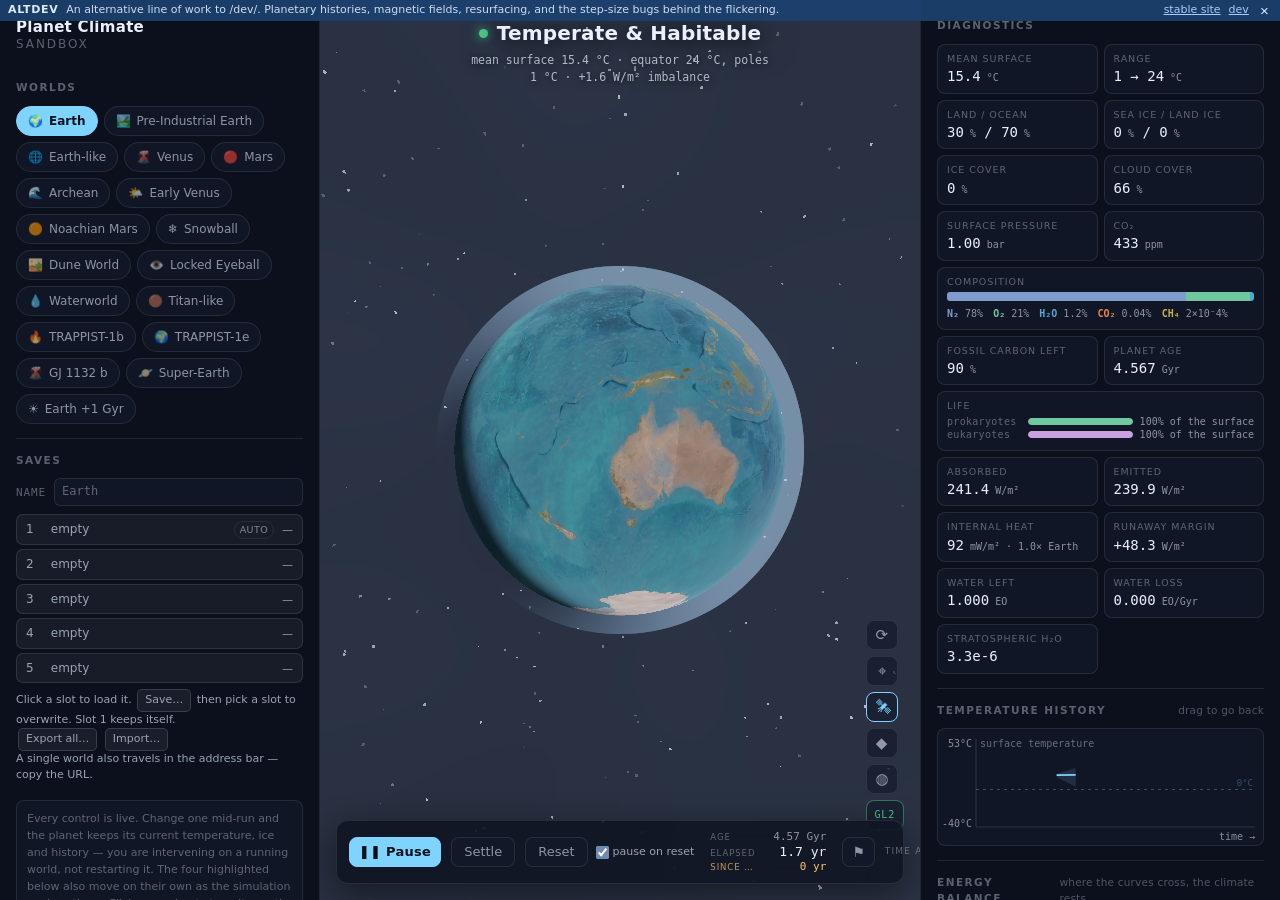
==== altdev/index.html @ 5bffdc78 "Real worlds now have to arrive somewhere, not just start somewhere Venus reached its runaway on time" ====
<!doctype html>
<html lang="en">
<head>
<meta charset="utf-8">
<meta name="viewport" content="width=device-width, initial-scale=1, viewport-fit=cover">
<title>[altdev] Planet Climate Sandbox</title>
<meta name="description" content="Build a terrestrial planet and watch its climate evolve over geological time — snowball, habitable, dune world, moist greenhouse, runaway greenhouse.">
<link rel="icon" href="data:image/svg+xml,<svg xmlns='http://www.w3.org/2000/svg' viewBox='0 0 100 100'><text y='.9em' font-size='90'>🌍</text></svg>">
<link rel="stylesheet" href="css/style.css">
</head>
<body>
<script>window.__assetBase = "../assets/";</script>
<div id="devbar"><span class="devbar-tag">ALTDEV</span><span class="devbar-msg">An alternative line of work to /dev/. Planetary histories, magnetic fields, resurfacing, and the step-size bugs behind the flickering.</span><a class="devbar-link" href="../">stable site</a><a class="devbar-link" href="../dev/">dev</a><button type="button" class="devbar-x" aria-label="Dismiss">&#215;</button></div>
<style>
#devbar{position:fixed;top:0;left:0;right:0;z-index:9999;display:flex;align-items:center;gap:.5rem;
  padding:.15rem .5rem;background:rgba(28,64,110,.94);color:#dceaff;
  font:11px/1.5 system-ui,-apple-system,sans-serif;
  /* A notice must never eat a click meant for the app underneath it. */
  pointer-events:none}
#devbar.gone{display:none}
.devbar-tag{font-weight:700;letter-spacing:.06em;flex:none}
.devbar-msg{flex:1 1 auto;min-width:0;overflow:hidden;text-overflow:ellipsis;white-space:nowrap;opacity:.92}
.devbar-link{color:#a8ccff;flex:none;pointer-events:auto}
.devbar-x{flex:none;pointer-events:auto;cursor:pointer;background:none;border:0;color:#dceaff;
  font-size:15px;line-height:1;padding:0 .2rem}
@media (max-width:900px){.devbar-msg{display:none}}
</style>
<script>
(function(){
  var bar=document.getElementById('devbar');
  try{ if(localStorage.getItem('planetclimate.altdev.devbar.v1')==='1') bar.classList.add('gone'); }catch(e){}
  bar.querySelector('.devbar-x').addEventListener('click',function(){
    bar.classList.add('gone');
    try{ localStorage.setItem('planetclimate.altdev.devbar.v1','1'); }catch(e){}
  });
})();
</script>


<div id="app">

  <!-- ================= LEFT: controls ================= -->
  <aside id="controls" class="panel">
    <header class="panel-head">
      <h1>Planet Climate<span>Sandbox</span></h1>
    </header>

    <div class="scroller">
      <section class="group">
        <h2>Worlds</h2>
        <div id="presets" class="chip-row"></div>
      </section>

      <section class="group">
        <h2>Saves</h2>
        <label class="name-row" for="world-name">
          <span>Name</span>
          <input id="world-name" type="text" maxlength="40" autocomplete="off"
                 spellcheck="false" placeholder="Custom world"
                 title="What to call this world. It goes into the save slots, the export file and the log line when you load it. Loading a preset puts its own name back.">
        </label>
        <div id="slots" class="slot-row"></div>
        <div class="slot-hint">Click a slot to load it. <button type="button" id="btn-slot-save"
          class="supply-btn">Save…</button> then pick a slot to overwrite. Slot 1 keeps itself.<br>
          <button type="button" id="btn-saves-export" class="supply-btn"
            title="Every saved world in one file, to keep somewhere that is not this browser">Export all…</button>
          <button type="button" id="btn-saves-import" class="supply-btn"
            title="Merge a saves file in. Slots the file does not mention are left alone.">Import…</button>
          <input type="file" id="saves-file" accept="application/json,.json" hidden>
          <br>A single world also travels in the address bar — copy the URL.</div>
      </section>

      <p class="panel-note">Every control is live. Change one mid-run and the planet keeps its
      current temperature, ice and history — you are intervening on a running world, not restarting
      it. The four highlighted below also move on their own as the simulation evolves them.
      Click any value to type it exactly.</p>

      <section class="group">
        <h2>Body</h2>
        <div id="sliders-body"></div>
        <div class="derived" id="derived"></div>
      </section>

      <section class="group">
        <h2>Orbit &amp; Star</h2>
        <div id="sliders-star"></div>
      </section>

      <section class="group">
        <h2>Atmosphere</h2>
        <div id="sliders-atmo"></div>
      </section>

      <section class="group">
        <h2>Surface &amp; Interior</h2>
        <div id="sliders-surface"></div>
      </section>
    </div>
  </aside>

  <!-- ================= CENTRE: planet ================= -->
  <main id="stage">
    <canvas id="planet"></canvas>

    <div id="state-banner">
      <div class="state-name"><span class="swatch"></span><span class="txt">—</span></div>
      <div class="state-reason">—</div>
    </div>

    <div id="scenario-banner" hidden>
      <div class="sc-head"><span class="sc-icon"></span><strong class="sc-name"></strong>
        <button class="sc-close" title="Abandon scenario">✕</button></div>
      <p class="sc-brief"></p>
      <div class="sc-status"></div>
    </div>

    <div id="view-controls">
      <button id="btn-spin" class="icon-btn" title="Pause the planet's rotation" aria-pressed="false">⟳</button>
      <button id="btn-view" class="icon-btn" title="Recentre the view">⌖</button>
      <button id="btn-gfx" class="icon-btn" title="Surface graphics" aria-pressed="true">🛰</button>
      <button id="btn-quality" class="icon-btn" title="Detail: high" aria-pressed="false">◆</button>
      <button id="btn-atmo" class="icon-btn" title="Atmosphere: stylised" aria-pressed="false">◍</button>
      <button id="btn-renderer" class="icon-btn renderer-btn" title="Renderer">GPU</button>
    </div>

    <div id="toast"></div>

    <!-- ================= BOTTOM: clock ================= -->
    <div id="timebar">
      <button id="btn-play" class="icon-btn play-btn" title="Pause the simulation (space)">❚❚  Pause</button>
      <button id="btn-settle" class="icon-btn wide" title="Run until the climate stops changing">Settle</button>
      <button id="btn-reset" class="icon-btn wide" title="Restart this world at t = 0">Reset</button>
      <label id="reset-paused-wrap" class="reset-paused"
             title="Start paused after a reset, so you can set the world up before it runs">
        <input type="checkbox" id="chk-reset-paused" checked> pause on reset
      </label>

      <div class="clock">
        <div class="t-row"><span class="t-label">age</span><span id="worldage">4.57 Gyr</span></div>
        <div class="t-row"><span class="t-label">elapsed</span><span id="simtime">0 yr</span></div>
        <div class="t-row" id="since-row" hidden>
          <span class="t-label" id="since-label">since mark</span><span id="sincetime">0 yr</span>
        </div>
      </div>
      <button id="btn-mark" class="icon-btn mark-btn"
              title="Mark this moment. The clock then also counts from the mark, so you can time an event you are watching.">⚑</button>

      <div class="rate">
        <label for="rate">time acceleration</label>
        <input id="rate" type="range" min="0" max="8.69897" step="0.01" value="0">
        <span class="rate-entry">
          <input id="rate-out" class="rate-val" type="text" inputmode="decimal"
                 spellcheck="false" value="1.0"
                 aria-label="Time acceleration, type to set exactly"
                 title="Type a number — the unit is the menu beside it. A whole rate works too: 500 yr, 2 Myr, 1.5 Gyr.">
          <select id="rate-unit" class="rate-unit" aria-label="Time acceleration unit">
            <option value="1">yr / s</option>
            <option value="1000">kyr / s</option>
            <option value="1000000">Myr / s</option>
            <option value="1000000000">Gyr / s</option>
          </select>
        </span>
        <div class="rate-stops" id="rate-stops">
          <select id="rate-menu" aria-label="Jump to a time acceleration"></select>
          <button type="button" id="btn-slow" class="stop slow-toggle"
                  title="Ease off automatically when the climate tips">ease</button>
          <button type="button" id="btn-fast" class="stop fast-toggle">fast</button>
        </div>
      </div>
    </div>
  </main>

  <!-- ================= RIGHT: readout ================= -->
  <aside id="readout" class="panel">
    <div class="scroller">
      <section class="group">
        <h2>Diagnostics</h2>
        <div id="stats" class="stats"></div>
      </section>

      <section class="group" id="marks-group" hidden>
        <h2>Milestones <small>time between the things you marked</small></h2>
        <div id="marks-list" class="marks"></div>
      </section>

      <section class="group">
        <h2>Temperature history <small>drag to go back</small></h2>
        <canvas class="chart scrub" id="chart-history"
          title="Drag along this chart to put the world back into its own past. Change something from there and it takes a different route — the path you left is dropped unless you saved it."></canvas>
      </section>

      <section class="group">
        <h2>Energy balance <small>where the curves cross, the climate rests</small></h2>
        <canvas class="chart" id="chart-phase"></canvas>
      </section>

      <section class="group">
        <h2>Zonal profile <small>hover for one latitude</small></h2>
        <div class="chart-wrap">
          <canvas class="chart probe" id="chart-profile"
            title="Each point is one of the eighteen equal-area bands the model actually solves. Hover or drag along it to read that band."></canvas>
          <div class="chart-tip" id="profile-tip" hidden></div>
        </div>
      </section>

      <section class="group">
        <h2>Water inventory</h2>
        <canvas class="chart" id="chart-water"></canvas>
      </section>

      <section class="group">
        <h2>Scenarios</h2>
        <div id="scenarios" class="chip-col"></div>
      </section>

      <section class="group">
        <h2>Discovered climates <small><span id="found-count">0</span>/<span id="total-count">17</span></small></h2>
        <div id="statelog" class="state-grid"></div>
        <div id="state-detail" class="state-detail">Reach a climate state to unlock its entry.</div>
      </section>

      <section class="group about">
        <h2>About the model</h2>
        <p>A zonal energy-balance model over 18 equal-area bands. Longwave radiation uses a semi-grey
        two-stream fit anchored to modern Earth (240 W/m²), Venus (161 W/m²) and the
        <em>Simpson–Nakajima runaway limit</em> of 283 W/m² — which the fit reproduces rather than
        imposes, so the runaway greenhouse emerges from the physics.</p>
        <p>Slow processes run on the same accelerated clock: the carbonate–silicate thermostat
        (~1 Myr), snowball CO₂ build-up (5–50 Myr), and hydrogen escape (10⁸–10⁹ yr to lose an ocean).
        Physics advances on simulated time only — the trajectory is identical at any frame rate.</p>
        <p><a href="https://github.com/m1omg/planet-climate-sandbox" id="repo-link" target="_blank" rel="noopener">Source &amp; references</a></p>
      </section>
    </div>
  </aside>
</div>

<button id="panel-left" class="panel-tab" title="Planet controls" aria-pressed="false" aria-label="Show the planet controls">
      <span aria-hidden="true">☰</span><span class="tab-label">Controls</span>
    </button>
    <button id="panel-right" class="panel-tab" title="Readout and scenarios" aria-pressed="false" aria-label="Show the readout and scenarios">
      <span class="tab-label">Readout</span><span aria-hidden="true">☰</span>
    </button>
    <div id="panel-scrim" hidden></div>

<script type="module" src="src/main.js"></script>
</body>
</html>
---- altdev/css/style.css ----
:root{
  --bg:#070a12;
  --panel:rgba(14,19,32,0.82);
  --panel-2:rgba(20,27,44,0.7);
  --line:rgba(255,255,255,0.09);
  --line-2:rgba(255,255,255,0.16);
  --fg:#e9f0ff;
  --fg-dim:rgba(233,240,255,0.58);
  --fg-faint:rgba(233,240,255,0.36);
  --accent:#7fd4ff;
  --accent-2:#ffc46b;
  --good:#4ec98a;
  --bad:#ff6b57;
  --radius:12px;
  --mono:ui-monospace,"SF Mono",Menlo,Consolas,monospace;
}

*{box-sizing:border-box}
html,body{height:100%;margin:0}
body{
  background:var(--bg);
  color:var(--fg);
  font:14px/1.5 system-ui,-apple-system,"Segoe UI",Roboto,sans-serif;
  overflow:hidden;
  -webkit-font-smoothing:antialiased;
}

#app{
  display:grid;
  grid-template-columns:320px minmax(0,1fr) 360px;
  height:100dvh;
}

/* ---------------- panels ---------------- */
.panel{
  background:var(--panel);
  backdrop-filter:blur(18px);
  -webkit-backdrop-filter:blur(18px);
  display:flex;flex-direction:column;min-height:0;
  border-right:1px solid var(--line);
  position:relative;z-index:3;
}
#readout{border-right:none;border-left:1px solid var(--line)}
.scroller{overflow-y:auto;overflow-x:hidden;padding:4px 16px 28px;flex:1;scrollbar-width:thin;scrollbar-color:var(--line-2) transparent}
.scroller::-webkit-scrollbar{width:9px}
.scroller::-webkit-scrollbar-thumb{background:var(--line-2);border-radius:5px;border:3px solid transparent;background-clip:content-box}

.panel-head{padding:18px 16px 10px}
.panel-head h1{
  margin:0;font-size:15px;font-weight:650;letter-spacing:.02em;line-height:1.25;
}
.panel-head h1 span{display:block;font-weight:400;color:var(--fg-faint);font-size:12px;letter-spacing:.16em;text-transform:uppercase}

.group{padding:14px 0;border-top:1px solid var(--line)}
.group:first-child{border-top:none}
.group>h2{
  margin:0 0 10px;font-size:10.5px;font-weight:650;letter-spacing:.14em;
  text-transform:uppercase;color:var(--fg-faint);
  display:flex;justify-content:space-between;align-items:baseline;gap:8px;
}
.group>h2 small{font-weight:400;letter-spacing:.02em;text-transform:none;font-size:10.5px;opacity:.85}

/* ---------------- sliders ---------------- */
.ctl{margin-bottom:13px}
.ctl-top{display:flex;justify-content:space-between;align-items:baseline;gap:8px;margin-bottom:4px}
.ctl-top label{font-size:12px;color:var(--fg-dim)}
.ctl-top input.val{font:11.5px/1 var(--mono);color:var(--fg);background:var(--panel-2);
  padding:4px 6px;border-radius:5px;border:1px solid var(--line);white-space:nowrap;
  width:92px;text-align:right;transition:border-color .15s,background .15s}
.ctl-top input.val:hover{border-color:var(--line-2)}
.ctl-top input.val:focus{outline:none;border-color:var(--accent);background:rgba(127,212,255,.10);
  color:var(--fg);text-align:left}
.ctl-top input.val.bad{border-color:var(--bad);color:var(--bad)}
.ctl-note{font-size:10.5px;color:var(--fg-faint);margin-top:3px}

input[type=range]{
  -webkit-appearance:none;appearance:none;width:100%;height:18px;background:transparent;cursor:grab;display:block;
}
input[type=range]:active{cursor:grabbing}
input[type=range]::-webkit-slider-runnable-track{height:3px;border-radius:2px;
  background:linear-gradient(90deg,var(--accent) var(--fill,50%),rgba(255,255,255,0.12) var(--fill,50%))}
input[type=range]::-moz-range-track{height:3px;border-radius:2px;background:rgba(255,255,255,0.12)}
input[type=range]::-moz-range-progress{height:3px;border-radius:2px;background:var(--accent)}
input[type=range]::-webkit-slider-thumb{
  -webkit-appearance:none;width:13px;height:13px;border-radius:50%;background:#fff;
  margin-top:-5px;border:none;box-shadow:0 0 0 1px rgba(0,0,0,.5),0 2px 6px rgba(0,0,0,.5);
  transition:transform .12s ease}
input[type=range]:hover::-webkit-slider-thumb{transform:scale(1.18)}
input[type=range]::-moz-range-thumb{width:13px;height:13px;border-radius:50%;background:#fff;border:none}

.toggle{display:flex;align-items:center;justify-content:space-between;gap:10px;margin-bottom:12px}
.toggle label{font-size:12px;color:var(--fg-dim)}
.switch{position:relative;width:38px;height:21px;border-radius:11px;background:rgba(255,255,255,0.12);
  border:1px solid var(--line);cursor:pointer;transition:background .18s;flex:none}
.switch::after{content:'';position:absolute;top:2px;left:2px;width:15px;height:15px;border-radius:50%;
  background:#fff;transition:transform .18s cubic-bezier(.3,1.4,.5,1)}
.switch[aria-pressed=true]{background:var(--accent)}
.switch[aria-pressed=true]::after{transform:translateX(17px)}

.panel-note{font-size:11px;line-height:1.55;color:var(--fg-faint);margin:2px 0 0;
  padding:9px 10px;background:var(--panel-2);border:1px solid var(--line);border-radius:8px}

/* controls the simulation drives by itself */
.ctl.live .ctl-top label::after{content:'';display:inline-block;width:5px;height:5px;border-radius:50%;
  background:var(--accent);margin-left:6px;vertical-align:middle;opacity:.75}
.ctl.live input.val{color:var(--accent)}

.derived{
  display:grid;grid-template-columns:1fr 1fr;gap:5px 10px;margin-top:10px;
  padding:9px 10px;background:var(--panel-2);border:1px solid var(--line);border-radius:8px;
  font:11px/1.35 var(--mono);color:var(--fg-dim);
}
.derived b{color:var(--fg);font-weight:500}

/* ---------------- chips ---------------- */
.chip-row{display:flex;flex-wrap:wrap;gap:6px}
.chip-col{display:flex;flex-direction:column;gap:6px}
.chip{
  font:inherit;font-size:12px;color:var(--fg-dim);background:var(--panel-2);
  border:1px solid var(--line);border-radius:999px;padding:5px 11px;cursor:pointer;
  transition:.15s;display:inline-flex;align-items:center;gap:6px;
}
.chip:hover{color:var(--fg);border-color:var(--line-2);background:rgba(255,255,255,.07)}
.chip.active{color:#071018;background:var(--accent);border-color:var(--accent);font-weight:600}
.chip-col .chip{border-radius:9px;text-align:left;justify-content:flex-start;padding:9px 11px;line-height:1.35}
.chip-col .chip b{display:block;color:var(--fg);font-weight:600;font-size:12.5px}
.chip-col .chip.active b{color:#071018}
.chip-col .chip span{font-size:11px;opacity:.75}

/* Real-interior pairs under the internal-heat slider. Smaller than the world
   chips: these live inside a control rather than above the panel. */
.chip-row.body-heat{margin-top:8px;gap:4px}
.chip-row.body-heat .chip{font-size:11px;padding:3px 8px;border-radius:7px}

/* ---------------- stage ---------------- */
#stage{position:relative;min-width:0;overflow:hidden;background:#05070d}
#planet{position:absolute;inset:0;width:100%;height:100%;display:block;
  cursor:grab;touch-action:none;user-select:none;-webkit-user-select:none}
#planet.dragging{cursor:grabbing}
/* software rendering: the planet is drawn small and scaled up, so let the
   browser smooth it rather than showing the pixels */
body.software-render #planet{image-rendering:auto}

#view-controls{position:absolute;right:16px;bottom:70px;z-index:4;display:flex;flex-direction:column;gap:6px}
#view-controls .icon-btn{width:32px;font-size:15px;line-height:1}
#view-controls .icon-btn[aria-pressed=true]{color:var(--accent);border-color:var(--accent)}
#view-controls .icon-btn:disabled{opacity:.4}
#view-controls #btn-quality[aria-pressed=true]{color:var(--accent-2);border-color:var(--accent-2)}
/* Which renderer is running, and the switch between them. Reads as a label
   because that is mostly what it is: the state matters more than the action. */
#view-controls .renderer-btn{width:auto;padding:0 8px;font:10px/1 var(--mono);letter-spacing:.08em}
#view-controls .renderer-btn[data-kind=software]{color:var(--accent-2);border-color:var(--accent-2)}
#view-controls .renderer-btn[data-kind=gpu]{color:var(--good);border-color:rgba(78,201,138,.5)}

#state-banner{
  position:absolute;top:18px;left:50%;transform:translateX(-50%);
  text-align:center;pointer-events:none;z-index:2;max-width:min(560px,86%);
}
.state-name{display:flex;align-items:center;justify-content:center;gap:9px;
  font-size:20px;font-weight:600;letter-spacing:.01em;
  text-shadow:0 2px 18px rgba(0,0,0,.85),0 0 40px rgba(0,0,0,.6)}
.state-name .swatch{width:9px;height:9px;border-radius:50%;background:#fff;box-shadow:0 0 12px currentColor}
.state-reason{margin-top:4px;font:11.5px/1.45 var(--mono);color:rgba(233,240,255,.72);
  text-shadow:0 1px 10px rgba(0,0,0,.9)}

#scenario-banner{
  position:absolute;top:16px;left:16px;width:290px;z-index:4;
  background:var(--panel);backdrop-filter:blur(18px);border:1px solid var(--line-2);
  border-radius:var(--radius);padding:12px 13px;box-shadow:0 12px 40px rgba(0,0,0,.5);
}
.sc-head{display:flex;align-items:center;gap:8px;font-size:13.5px}
.sc-head .sc-icon{font-size:16px}
.sc-close{margin-left:auto;background:none;border:none;color:var(--fg-faint);cursor:pointer;font-size:13px;padding:2px 4px;border-radius:4px}
.sc-close:hover{color:var(--fg);background:rgba(255,255,255,.08)}
.sc-brief{margin:7px 0 0;font-size:11.5px;line-height:1.5;color:var(--fg-dim)}
.sc-status{margin-top:9px;font:11px/1.4 var(--mono);color:var(--accent-2)}
.sc-status.win{color:var(--good)}
.sc-status.lose{color:var(--bad)}

#toast{
  position:absolute;left:50%;bottom:96px;transform:translate(-50%,14px);
  background:var(--panel);border:1px solid var(--line-2);border-radius:10px;
  padding:9px 15px;font-size:12.5px;opacity:0;pointer-events:none;transition:.35s;
  box-shadow:0 10px 32px rgba(0,0,0,.55);z-index:5;max-width:78%;text-align:center;
}
#toast.show{opacity:1;transform:translate(-50%,0)}

/* ---------------- time bar ---------------- */
#timebar{
  position:absolute;left:16px;right:16px;bottom:16px;z-index:4;
  display:flex;align-items:center;gap:10px;
  background:var(--panel);backdrop-filter:blur(18px);
  border:1px solid var(--line);border-radius:var(--radius);padding:9px 12px;
  box-shadow:0 10px 34px rgba(0,0,0,.45);
}
.icon-btn{
  font:inherit;font-size:13px;color:var(--fg-dim);background:var(--panel-2);
  border:1px solid var(--line);border-radius:8px;height:30px;min-width:32px;padding:0 9px;
  cursor:pointer;transition:.15s;flex:none;
}
.icon-btn:hover{color:var(--fg);border-color:var(--line-2);background:rgba(255,255,255,.08)}
.icon-btn.wide{padding:0 12px}
.icon-btn:disabled{opacity:.45;cursor:default}

/* The play/pause control is the one button people hunt for, so give it a real
   label, a fixed width so it does not jump when the label changes, and a colour
   that says at a glance which state the simulation is in. */
.play-btn{
  min-width:92px;font-weight:600;letter-spacing:.02em;
  color:#071018;background:var(--accent);border-color:var(--accent);
}
.play-btn:hover{color:#071018;background:#9adeff;border-color:#9adeff}
.play-btn.paused{color:#071018;background:var(--good);border-color:var(--good)}
.play-btn.paused:hover{background:#6fdca2;border-color:#6fdca2}
.icon-btn.busy{color:var(--accent-2);border-color:var(--accent-2)}
/* Three clocks, because "how long has this been running" is three different
   questions. `age` is how old the object is including everything before the
   simulation started -- a preset that begins in the Archean is already 1.15 Gyr
   old at t=0 and saying "elapsed 2 Gyr" hides that. `elapsed` is the run.
   `since` is time from the last milestone the player dropped, and it appears
   only once there is one. */
.clock{display:flex;flex-direction:column;line-height:1.1;padding:0 6px;flex:none;min-width:128px}
.clock .t-row{display:flex;align-items:baseline;justify-content:space-between;gap:8px}
.clock .t-label{font-size:8.5px;letter-spacing:.11em;text-transform:uppercase;color:var(--fg-faint);
  white-space:nowrap;overflow:hidden;text-overflow:ellipsis;max-width:9ch}
#simtime{font:13px/1.25 var(--mono);color:var(--fg)}
#worldage{font:11px/1.25 var(--mono);color:var(--fg-dim)}
#sincetime{font:11px/1.25 var(--mono);color:var(--accent-2)}
#since-row .t-label{color:var(--accent-2);opacity:.75}
.mark-btn{flex:none;padding:0 9px;font-size:14px;line-height:1}
.mark-btn.has-mark{color:var(--accent-2);border-color:var(--accent-2)}
.rate{display:flex;align-items:center;gap:9px;flex:1;min-width:0}
.rate label{font-size:9px;letter-spacing:.13em;text-transform:uppercase;color:var(--fg-faint);flex:none}
.rate input{flex:1;min-width:60px}
.rate output{font:11.5px/1 var(--mono);color:var(--accent);min-width:78px;text-align:right;flex:none;transition:color .2s}
.rate output.throttled{color:var(--accent-2)}
.rate output.throttled::after{content:' ⏳'}

/* ---------------- stats & charts ---------------- */
.stats{display:grid;grid-template-columns:1fr 1fr;gap:6px}
.stat{background:var(--panel-2);border:1px solid var(--line);border-radius:8px;padding:7px 9px}
.stat .k{font-size:9.5px;letter-spacing:.1em;text-transform:uppercase;color:var(--fg-faint);white-space:nowrap;overflow:hidden;text-overflow:ellipsis}
.stat .v{font:14px/1.25 var(--mono);color:var(--fg);margin-top:2px}
.stat .v small{font-size:10px;color:var(--fg-dim)}
.stat.wide{grid-column:span 2}
.stat.warn .v{color:var(--accent-2)}
.stat.bad .v{color:var(--bad)}

.chart{width:100%;height:118px;display:block;background:var(--panel-2);
  border:1px solid var(--line);border-radius:8px}
#chart-phase{height:132px}

/* ---------------- discovery log ---------------- */
.state-grid{display:grid;grid-template-columns:1fr 1fr;gap:5px}
.state-card{
  display:flex;align-items:center;gap:7px;text-align:left;
  background:var(--panel-2);border:1px solid var(--line);border-radius:7px;
  padding:6px 8px;font:inherit;font-size:11px;color:var(--fg-faint);cursor:pointer;
  transition:.18s;overflow:hidden;
}
.state-card .dot{width:7px;height:7px;border-radius:50%;flex:none;opacity:.28;transition:.25s}
.state-card .nm{white-space:nowrap;overflow:hidden;text-overflow:ellipsis}
.state-card.found{color:var(--fg)}
.state-card.found .dot{opacity:1;box-shadow:0 0 9px currentColor}
.state-card:hover{border-color:var(--line-2);background:rgba(255,255,255,.06)}
.state-card.just-found{animation:pop 2.2s ease}
@keyframes pop{
  0%{transform:scale(1)}12%{transform:scale(1.07);box-shadow:0 0 0 3px rgba(127,212,255,.28)}
  40%{transform:scale(1)}100%{box-shadow:0 0 0 0 rgba(127,212,255,0)}
}
.state-detail{margin-top:9px;font-size:11.5px;line-height:1.55;color:var(--fg-dim);
  background:var(--panel-2);border:1px solid var(--line);border-radius:8px;padding:9px 10px}

.about p{font-size:11.5px;line-height:1.6;color:var(--fg-dim);margin:0 0 9px}
.about a{color:var(--accent)}

/* Panel tabs, phone only. One at each edge, at thumb height, each opening the
   panel it points at -- rather than one button cycling through three states,
   which gave no clue what the next tap would do. */
.panel-tab{
  display:none;position:fixed;top:50%;transform:translateY(-50%);z-index:30;
  align-items:center;gap:6px;padding:14px 8px;
  background:rgba(18,24,40,.92);border:1px solid var(--line);color:var(--fg-dim);
  backdrop-filter:blur(8px);cursor:pointer;
  writing-mode:vertical-rl;font:11px/1 var(--mono);letter-spacing:.14em;text-transform:uppercase;
}
#panel-left{left:0;border-left:0;border-radius:0 10px 10px 0}
#panel-right{right:0;border-right:0;border-radius:10px 0 0 10px;rotate:180deg}
.panel-tab[aria-pressed=true]{color:var(--accent);border-color:var(--accent)}
.panel-tab:active{background:rgba(30,40,64,.95)}
#panel-scrim{display:none}

/* ---------------- responsive ---------------- */
@media (max-width:1180px){
  #app{grid-template-columns:290px minmax(0,1fr) 310px}
}
/* The drawer layout, and what puts the page into it.
   Three columns need about 1100px before the middle one stops being a slot: at
   1000px the two panels are 600 of it and the planet gets 400. So the width
   trigger is 1080, not the 940 it used to be -- between the two the page was
   technically "desktop" and unusable.
   A short window is the same problem turned ninety degrees: the panels scroll,
   but the timebar, the view controls and the planet have to share what is left,
   and under 600px they do not fit. Either condition alone is enough. */
@media (max-width:1080px), (max-height:600px){
  #app{grid-template-columns:1fr}
  .panel{
    position:fixed;top:0;bottom:0;width:min(340px,86vw);z-index:20;
    transform:translateX(-102%);transition:transform .3s cubic-bezier(.4,0,.2,1);
    box-shadow:0 0 60px rgba(0,0,0,.6);
  }
  #controls{left:0}
  #readout{right:0;left:auto;transform:translateX(102%);border-left:1px solid var(--line)}
  body.show-left #controls,body.show-right #readout{transform:translateX(0)}
  .panel-tab{display:flex}
  /* A panel is open: the tab would sit on top of it, and tapping the darkened
     rest of the screen should put it away again. */
  body.show-left #panel-left,body.show-right #panel-right{opacity:0;pointer-events:none}
  #panel-scrim{position:fixed;inset:0;z-index:19;background:rgba(4,7,14,.5)}
  body.show-left #panel-scrim,body.show-right #panel-scrim{display:block}
  /* The view controls run along the bottom instead of stacking up the side.
     Stacked, the column grew past the top of the wrapped timebar and the
     renderer button was clipped off the screen entirely. --bar is the timebar's
     measured height, because it wraps to two rows on a narrow screen. */
  #view-controls{
    flex-direction:row;flex-wrap:wrap;justify-content:flex-end;
    left:10px;right:10px;bottom:calc(var(--bar,104px) + 10px);gap:8px;
  }
  #view-controls .icon-btn{width:38px;height:34px;font-size:16px}
  #view-controls .renderer-btn{height:34px}
  #scenario-banner{width:min(280px,72vw);top:56px}
  #timebar{flex-wrap:wrap;gap:8px}
  .rate{order:5;width:100%;flex-basis:100%}
  /* The clock is three rows now, so give it room to be narrow instead of tall:
     at this width it shares the first row with four buttons and a checkbox. */
  .clock{min-width:96px;padding:0 2px}
  .clock .t-label{max-width:7ch}
}
@media (prefers-reduced-motion:reduce){
  *{animation-duration:.01ms!important;transition-duration:.01ms!important}
}

/* Atmospheric composition: a proportion bar with the numbers under it. The bar
   alone cannot show a trace gas, and 0.04% CO2 is the whole modern greenhouse,
   so the numbers carry what the bar physically cannot. */
.stat.wide{grid-column:1/-1}
.comp-bar{display:flex;height:9px;border-radius:3px;overflow:hidden;
  background:rgba(255,255,255,.07);margin:3px 0 5px}
.comp-bar i{display:block;height:100%}
.comp-list{font:10px/1.55 var(--mono);color:var(--fg-dim);
  display:flex;flex-wrap:wrap;gap:2px 10px}
.comp-list b{font-weight:600}
.comp-none{font:11px/1 var(--mono);color:var(--fg-dim)}

/* ---- the fossil reserve, under the Industrial CO2 slider ---------------- */
.supply {
  display: flex; align-items: center; gap: 8px;
  margin-top: 7px; font-size: 11px;
}
.supply-bar {
  flex: 1 1 auto; height: 5px; min-width: 40px;
  border-radius: 3px; overflow: hidden;
  background: rgba(255, 255, 255, 0.10);
}
.supply-bar > i {
  display: block; height: 100%; width: 100%;
  background: linear-gradient(90deg, #6d8bb0, #b08a5a);
  transition: width 0.25s linear;
}
.supply-bar > i.spent { background: #7c4a3a; }
.supply-left {
  flex: 0 0 auto; min-width: 3.6em; text-align: right;
  color: var(--dim, #9aa4b2); font-variant-numeric: tabular-nums;
}
.supply-left.spent { color: #d08a6a; }
.supply-btn {
  flex: 0 0 auto; cursor: pointer;
  padding: 2px 7px; font: inherit; font-size: 11px;
  color: var(--dim, #9aa4b2);
  background: rgba(255, 255, 255, 0.06);
  border: 1px solid rgba(255, 255, 255, 0.14); border-radius: 5px;
}
.supply-btn:hover { color: #fff; background: rgba(255, 255, 255, 0.13); }
.supply-inf {
  flex: 0 0 auto; display: flex; align-items: center; gap: 4px;
  cursor: pointer; color: var(--dim, #9aa4b2); white-space: nowrap;
}
.supply-inf input { accent-color: #b08a5a; margin: 0; }

/* ---- pause-on-reset, beside the Reset button ---------------------------- */
.reset-paused {
  display: flex; align-items: center; gap: 4px;
  margin-left: -2px; font-size: 11px; white-space: nowrap;
  color: var(--dim, #9aa4b2); cursor: pointer; user-select: none;
}
.reset-paused input { accent-color: #6d8bb0; margin: 0; }
.reset-paused:hover { color: #fff; }
@media (max-width:1080px), (max-height:600px) { .reset-paused { display: none; } }

/* ---- save slots --------------------------------------------------------- */
.slot-row { display: flex; flex-direction: column; gap: 4px; }
.slot {
  display: grid; grid-template-columns: 1.4em 1fr auto auto; align-items: baseline; gap: 8px;
  width: 100%; padding: 5px 9px; cursor: pointer; text-align: left;
  font: inherit; font-size: 12px; color: var(--fg, #e8edf4);
  background: rgba(255, 255, 255, 0.05);
  border: 1px solid rgba(255, 255, 255, 0.10); border-radius: 7px;
}
.slot:hover { background: rgba(255, 255, 255, 0.11); border-color: rgba(255, 255, 255, 0.22); }
.slot.empty { color: var(--dim, #9aa4b2); }
.slot.armed { border-color: #b08a5a; box-shadow: 0 0 0 1px rgba(176, 138, 90, 0.35) inset; }
.slot-n { color: var(--dim, #9aa4b2); font-variant-numeric: tabular-nums; }
.slot-name { overflow: hidden; text-overflow: ellipsis; white-space: nowrap; }
.slot-sub { color: var(--dim, #9aa4b2); font-size: 11px; font-variant-numeric: tabular-nums; }
.slot-hint { margin-top: 6px; font-size: 11px; line-height: 1.5; color: var(--dim, #9aa4b2); }
.slot-hint .supply-btn { margin: 0 2px; }
/* Slot 1 says what it is, quietly. Its own grid column, and the column is there
   on every slot even when the badge is not, so the elapsed time stays lined up
   down the row. Adding a fourth child to a three-column grid was what pushed
   the time onto a second line. */
.slot-auto {
  font-size: 9.5px; letter-spacing: .04em; text-transform: uppercase;
  color: var(--dim, #9aa4b2); border: 1px solid var(--line, rgba(255,255,255,.14));
  border-radius: 999px; padding: 1px 5px; opacity: .8;
}
.slot-auto:empty { border: 0; padding: 0; }

/* The temperature chart is a control as well as a picture: drag along it to put
   the world back into its own past. */
.chart.scrub { cursor: ew-resize; touch-action: none; }
.supply-btn.busy { color: #f0d9b8; background: rgba(176, 138, 90, 0.25); border-color: #b08a5a; }

/* A readout that follows the pointer along the zonal profile. The chart draws
   eighteen bands and there is no room to label any of them, so the numbers live
   here instead: the band the pointer is over, and what it is doing. */
.chart-wrap{position:relative}
.chart.probe{cursor:crosshair;touch-action:none}
.chart-tip{
  position:absolute;top:6px;pointer-events:none;z-index:4;
  background:rgba(10,15,26,.94);border:1px solid var(--line-2);border-radius:6px;
  padding:5px 7px;font:11px/1.45 var(--mono);color:var(--fg);white-space:nowrap;
  box-shadow:0 4px 16px rgba(0,0,0,.45);
}
.chart-tip b{color:var(--accent-2);font-weight:600}
.chart-tip .tip-sub{color:var(--fg-dim);display:block}

/* Naming a world. Sits above the slots because the name is what the slots show,
   and because it is the one field here that is about the world rather than
   about its physics. */
.name-row{display:flex;align-items:center;gap:8px;margin:0 0 8px}
.name-row>span{font:11px/1 var(--mono);letter-spacing:.08em;text-transform:uppercase;
  color:var(--fg-faint);flex:0 0 auto}
.name-row input{
  flex:1 1 auto;min-width:0;background:var(--panel-2);color:var(--fg);
  border:1px solid var(--line);border-radius:6px;padding:5px 7px;
  font:12px/1.3 var(--mono);
}
.name-row input:focus{outline:none;border-color:var(--accent)}
.name-row input::placeholder{color:var(--fg-faint)}

/* Two populations, two bars. The faint bar behind each one is what the climate
   could support: the gap between it and the filled part is life that has not
   got there yet, which on the eukaryote line can be most of a billion years. */
.life-row{display:grid;grid-template-columns:74px 1fr auto;align-items:center;gap:7px;margin:3px 0}
.life-k{font:10px/1 var(--mono);color:var(--fg-faint);letter-spacing:.03em}
.life-bar{position:relative;height:7px;border-radius:4px;background:rgba(255,255,255,.07);overflow:hidden}
.life-bar i{position:absolute;left:0;top:0;bottom:0;border-radius:4px}
.life-room{background:rgba(255,255,255,.13)}
.life-fill{transition:width .25s}
.life-v{font:10px/1 var(--mono);color:var(--fg-dim);white-space:nowrap}

/* Tappable stops under a slider. A logarithmic control covering nine decades
   cannot be driven with a thumb -- a millimetre is a factor of ten -- so the
   values worth landing on exactly get a button, and the slider covers the rest. */
.stop{
  flex:0 0 auto;background:var(--panel-2);border:1px solid var(--line);
  color:var(--fg-dim);border-radius:999px;padding:3px 9px;cursor:pointer;
  font:11px/1.25 var(--mono);letter-spacing:.02em;transition:.15s;
  -webkit-tap-highlight-color:transparent;
}
.stop:hover{color:var(--fg);border-color:var(--line-2)}
.stop:active{background:rgba(30,40,64,.95)}
.stop.active{color:var(--accent);border-color:var(--accent);background:rgba(127,212,255,.10)}
.rate-stops{display:flex;align-items:center;gap:8px;margin-top:6px;grid-column:1/-1}
/* The acceleration menu. A dropdown rather than a row of chips because the row
   did not fit a tablet: seven buttons wrapped to two lines and pushed the
   timebar over the planet. A select is one line at any width, and on a phone or
   tablet the platform opens it as a full-height list, which is the easiest
   possible thing to hit with a thumb. */
#rate-menu{
  flex:1 1 auto;min-width:0;background:var(--panel-2);color:var(--fg);
  border:1px solid var(--line);border-radius:7px;padding:6px 8px;
  font:12px/1.3 var(--mono);cursor:pointer;
}
#rate-menu:focus{outline:none;border-color:var(--accent)}
/* The typed rate. This was a bare <input> with no rules of its own, which in a
   dark interface means the browser's own white box with a black caret in it --
   the one obviously foreign thing on the page. It is two controls now: a number
   and its unit, because "type 250000000" is not a reasonable thing to ask of
   someone who wants a quarter of a billion years a second. */
.rate-entry{display:flex;align-items:stretch;flex:none;
  border:1px solid var(--line);border-radius:7px;overflow:hidden;background:var(--panel-2)}
.rate-entry:focus-within{border-color:var(--accent)}
.rate-val{
  width:5.5ch;text-align:right;background:transparent;border:0;color:var(--accent);
  font:12px/1 var(--mono);padding:6px 2px 6px 8px;
}
.rate-val:focus{outline:none}
.rate-val.throttled{color:var(--accent-2)}
.rate-unit{
  background:transparent;border:0;border-left:1px solid var(--line);color:var(--fg-dim);
  font:11px/1 var(--mono);padding:0 4px 0 6px;cursor:pointer;
}
.rate-unit:focus{outline:none;color:var(--fg)}
@media (pointer:coarse){ .rate-val{font-size:13px;padding:9px 2px 9px 9px}
                         .rate-unit{font-size:12px} }

/* The auto-ease switch, next to fast for the same reason: it decides how fast
   this runs. Amber rather than blue because when it is on it is taking the
   clock off the player, and that should look like a state and not a default. */
.slow-toggle{border-style:dashed}
.slow-toggle.active{border-style:solid;color:var(--accent-2);border-color:var(--accent-2);
  background:rgba(255,190,120,.10)}
.slow-toggle.easing{animation:easepulse 1.1s ease-in-out infinite}
@keyframes easepulse{50%{background:rgba(255,190,120,.28)}}
@media (pointer:coarse){ #rate-menu{padding:9px 10px;font-size:13px} }
.ctl-stops{display:flex;flex-wrap:wrap;gap:5px;margin:6px 0 2px}
/* Touch targets: on a coarse pointer the chips get taller, because the whole
   point of them is to be hittable with a thumb. */
@media (pointer:coarse){ .stop{padding:7px 12px;font-size:12px} }

/* The accuracy switch sits with the speed stops because it is the other speed
   control, but it is a mode rather than a value -- hence the separator. */
.fast-toggle{margin-left:auto;border-style:dashed}
.fast-toggle.active{border-style:solid}

/* ---------------- milestones ---------------- */
/* One row per mark: what it was called, when it happened, and how long after
   the mark before it -- which is the number the whole feature exists for. */
.marks{display:flex;flex-direction:column;gap:4px}
.mark-row{display:grid;grid-template-columns:1fr auto auto;align-items:center;gap:8px;
  background:var(--panel-2);border:1px solid var(--line);border-radius:8px;padding:5px 7px}
.mark-row input{background:transparent;border:0;color:var(--fg);font:12px/1.2 var(--sans,inherit);
  min-width:0;padding:1px 2px;border-radius:4px}
.mark-row input:focus{outline:none;background:rgba(255,255,255,.07)}
.mark-when{font:10.5px/1.2 var(--mono);color:var(--fg-faint);white-space:nowrap}
.mark-gap{font:10.5px/1.2 var(--mono);color:var(--accent-2);white-space:nowrap}
.mark-drop{background:none;border:0;color:var(--fg-faint);cursor:pointer;font-size:13px;
  line-height:1;padding:0 2px}
.mark-drop:hover{color:var(--bad)}
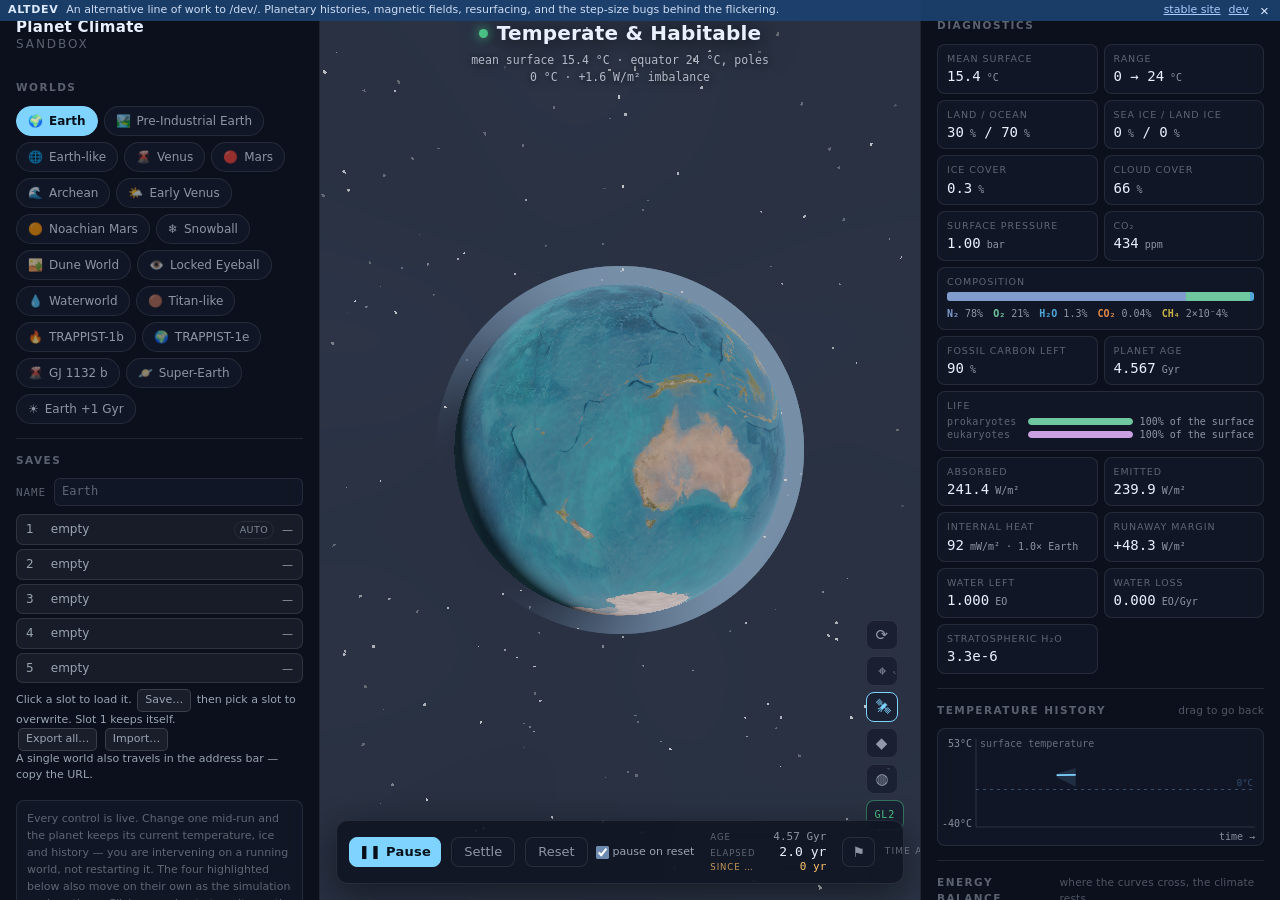
==== commit 9f9b34fa: "Copyleft: GPL-3.0-or-later, and the maps keep their own terms MIT until now. Your call, and the reas" ====
--- a/altdev/index.html
+++ b/altdev/index.html
@@ -229,6 +229,10 @@
         (~1 Myr), snowball CO₂ build-up (5–50 Myr), and hydrogen escape (10⁸–10⁹ yr to lose an ocean).
         Physics advances on simulated time only — the trajectory is identical at any frame rate.</p>
         <p><a href="https://github.com/m1omg/planet-climate-sandbox" id="repo-link" target="_blank" rel="noopener">Source &amp; references</a></p>
+        <p class="licence">Free software under the <a href="https://www.gnu.org/licenses/gpl-3.0.html" target="_blank" rel="noopener">GNU GPL v3</a> or later, with
+        <strong>no warranty</strong>. The page you are running is its own source: every module
+        arrives unminified, and the repository above is the corresponding source in full.
+        Surface maps are third-party and keep their own terms.</p>
       </section>
     </div>
   </aside>
--- a/altdev/css/style.css
+++ b/altdev/css/style.css
@@ -272,6 +272,9 @@
   background:var(--panel-2);border:1px solid var(--line);border-radius:8px;padding:9px 10px}
 
 .about p{font-size:11.5px;line-height:1.6;color:var(--fg-dim);margin:0 0 9px}
+/* The GPL asks an interactive program to show the notice; it is a footnote to the
+   panel rather than part of the argument, so it sits a size down and behind a rule. */
+.about p.licence{font-size:10.5px;opacity:.78;border-top:1px solid var(--line);padding-top:8px}
 .about a{color:var(--accent)}
 
 /* Panel tabs, phone only. One at each edge, at thumb height, each opening the
@@ -507,6 +510,11 @@
 }
 .rate-val:focus{outline:none}
 .rate-val.throttled{color:var(--accent-2)}
+/* Eased reads as a deliberate act rather than a struggle, so it gets the same
+   amber as the switch that caused it but says so with a flag, not an hourglass. */
+.rate-val.eased{color:var(--accent-2)}
+.rate-entry:has(.rate-val.eased){border-color:var(--accent-2)}
+.rate-entry:has(.rate-val.throttled){border-color:var(--accent-2)}
 .rate-unit{
   background:transparent;border:0;border-left:1px solid var(--line);color:var(--fg-dim);
   font:11px/1 var(--mono);padding:0 4px 0 6px;cursor:pointer;
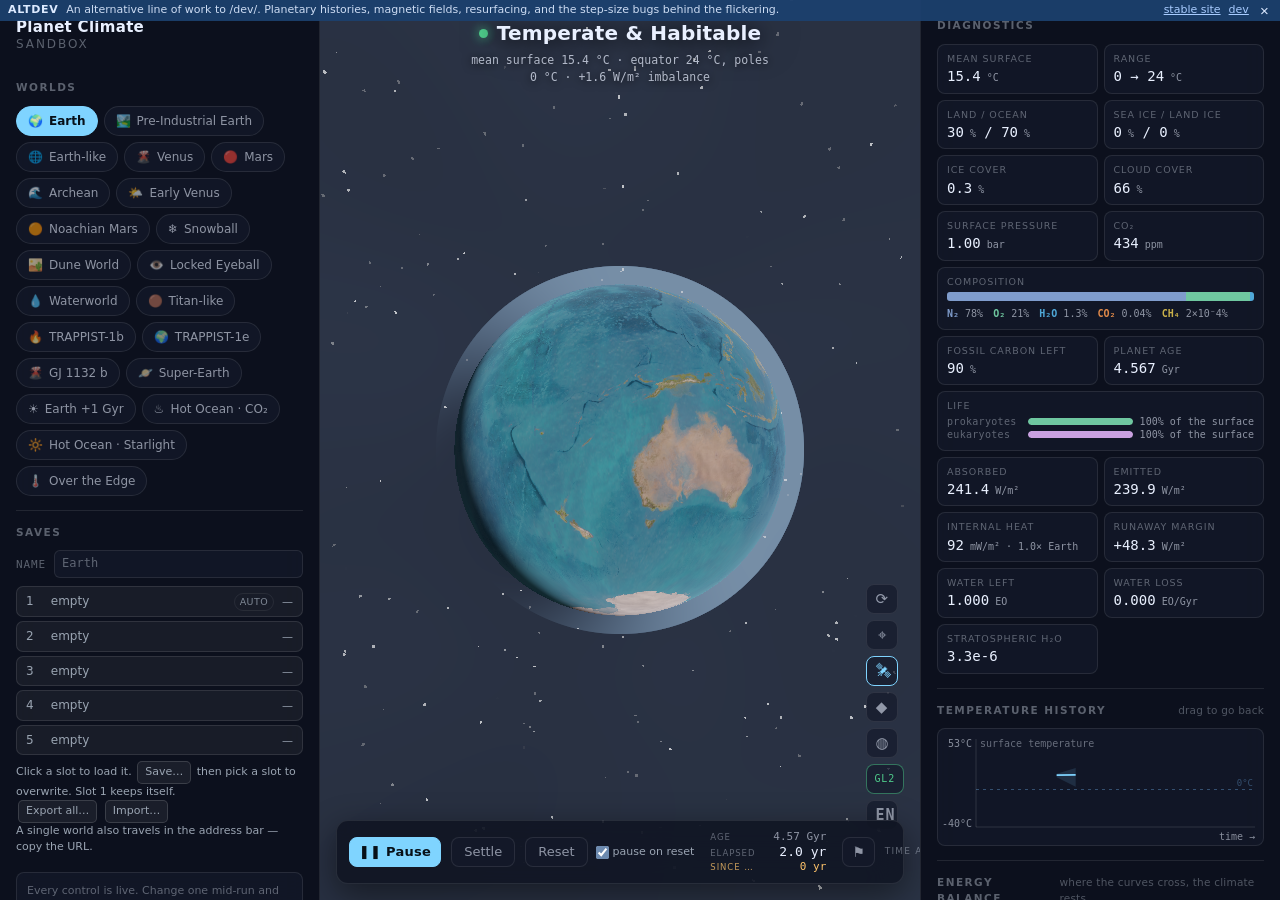
==== commit f735b799: "Slovenčina: a second language, a switch, and a guess for people who never touch it The page now ship" ====
--- a/altdev/index.html
+++ b/altdev/index.html
@@ -121,6 +121,7 @@
       <button id="btn-quality" class="icon-btn" title="Detail: high" aria-pressed="false">◆</button>
       <button id="btn-atmo" class="icon-btn" title="Atmosphere: stylised" aria-pressed="false">◍</button>
       <button id="btn-renderer" class="icon-btn renderer-btn" title="Renderer">GPU</button>
+      <button id="btn-lang" class="icon-btn lang-btn" title="Language">EN</button>
     </div>
 
     <div id="toast"></div>
--- a/altdev/css/style.css
+++ b/altdev/css/style.css
@@ -272,6 +272,8 @@
   background:var(--panel-2);border:1px solid var(--line);border-radius:8px;padding:9px 10px}
 
 .about p{font-size:11.5px;line-height:1.6;color:var(--fg-dim);margin:0 0 9px}
+/* Two letters, same footprint as the renderer button beside it. */
+.lang-btn{font:600 10px/1 ui-monospace,SFMono-Regular,Menlo,monospace;letter-spacing:.06em}
 /* The GPL asks an interactive program to show the notice; it is a footnote to the
    panel rather than part of the argument, so it sits a size down and behind a rule. */
 .about p.licence{font-size:10.5px;opacity:.78;border-top:1px solid var(--line);padding-top:8px}
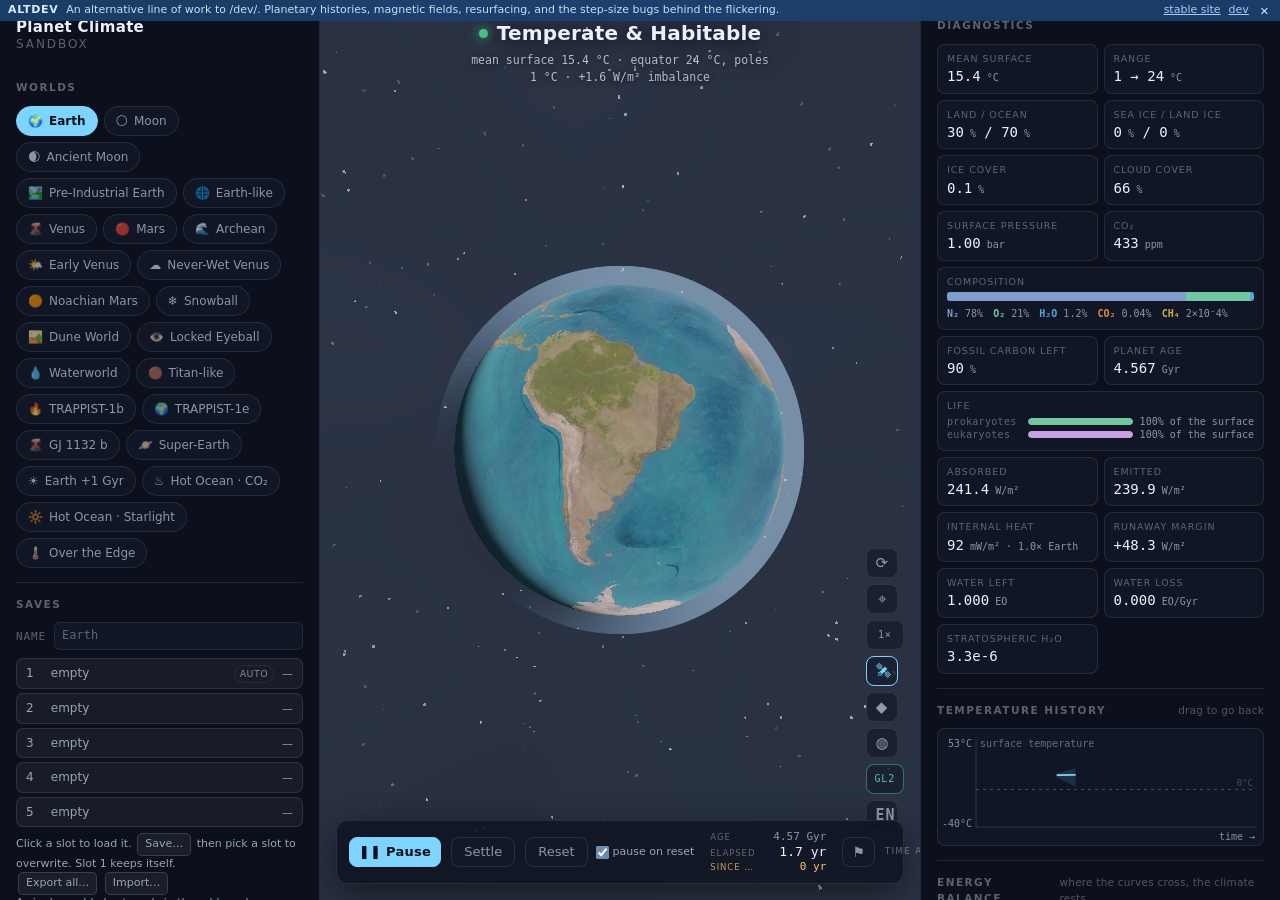
==== commit 29e962be: "Improve altdev worlds and camera controls" ====
--- a/altdev/index.html
+++ b/altdev/index.html
@@ -117,6 +117,7 @@
     <div id="view-controls">
       <button id="btn-spin" class="icon-btn" title="Pause the planet's rotation" aria-pressed="false">⟳</button>
       <button id="btn-view" class="icon-btn" title="Recentre the view">⌖</button>
+      <button id="btn-pan" class="icon-btn renderer-btn" title="Panning speed: 1×" aria-label="Panning speed: 1×">1×</button>
       <button id="btn-gfx" class="icon-btn" title="Surface graphics" aria-pressed="true">🛰</button>
       <button id="btn-quality" class="icon-btn" title="Detail: high" aria-pressed="false">◆</button>
       <button id="btn-atmo" class="icon-btn" title="Atmosphere: stylised" aria-pressed="false">◍</button>
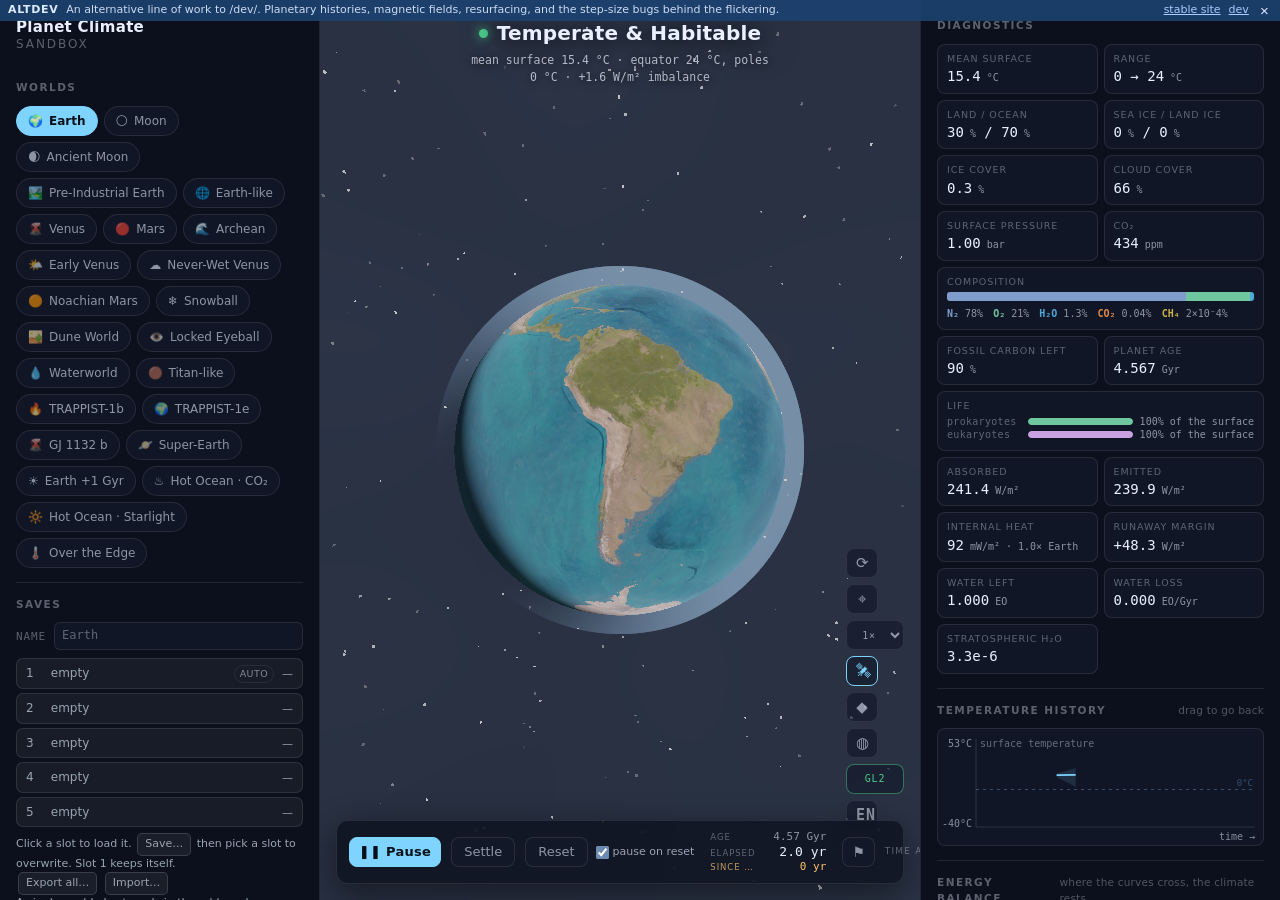
==== commit 84c6c7ef: "Improve altdev camera controls" ====
--- a/altdev/index.html
+++ b/altdev/index.html
@@ -117,7 +117,11 @@
     <div id="view-controls">
       <button id="btn-spin" class="icon-btn" title="Pause the planet's rotation" aria-pressed="false">⟳</button>
       <button id="btn-view" class="icon-btn" title="Recentre the view">⌖</button>
-      <button id="btn-pan" class="icon-btn renderer-btn" title="Panning speed: 1×" aria-label="Panning speed: 1×">1×</button>
+      <select id="pan-speed" class="icon-btn renderer-btn pan-select" title="Panning speed: 1×" aria-label="Panning speed: 1×">
+        <option value="0.5">0.5×</option>
+        <option value="1" selected>1×</option>
+        <option value="2">2×</option>
+      </select>
       <button id="btn-gfx" class="icon-btn" title="Surface graphics" aria-pressed="true">🛰</button>
       <button id="btn-quality" class="icon-btn" title="Detail: high" aria-pressed="false">◆</button>
       <button id="btn-atmo" class="icon-btn" title="Atmosphere: stylised" aria-pressed="false">◍</button>
--- a/altdev/css/style.css
+++ b/altdev/css/style.css
@@ -149,6 +149,7 @@
 /* Which renderer is running, and the switch between them. Reads as a label
    because that is mostly what it is: the state matters more than the action. */
 #view-controls .renderer-btn{width:auto;padding:0 8px;font:10px/1 var(--mono);letter-spacing:.08em}
+#view-controls .pan-select{min-width:58px;padding:0 4px;color-scheme:dark;text-align:center}
 #view-controls .renderer-btn[data-kind=software]{color:var(--accent-2);border-color:var(--accent-2)}
 #view-controls .renderer-btn[data-kind=gpu]{color:var(--good);border-color:rgba(78,201,138,.5)}
 
@@ -333,6 +334,7 @@
   }
   #view-controls .icon-btn{width:38px;height:34px;font-size:16px}
   #view-controls .renderer-btn{height:34px}
+  #view-controls .pan-select{width:auto;min-width:62px;font-size:12px}
   #scenario-banner{width:min(280px,72vw);top:56px}
   #timebar{flex-wrap:wrap;gap:8px}
   .rate{order:5;width:100%;flex-basis:100%}
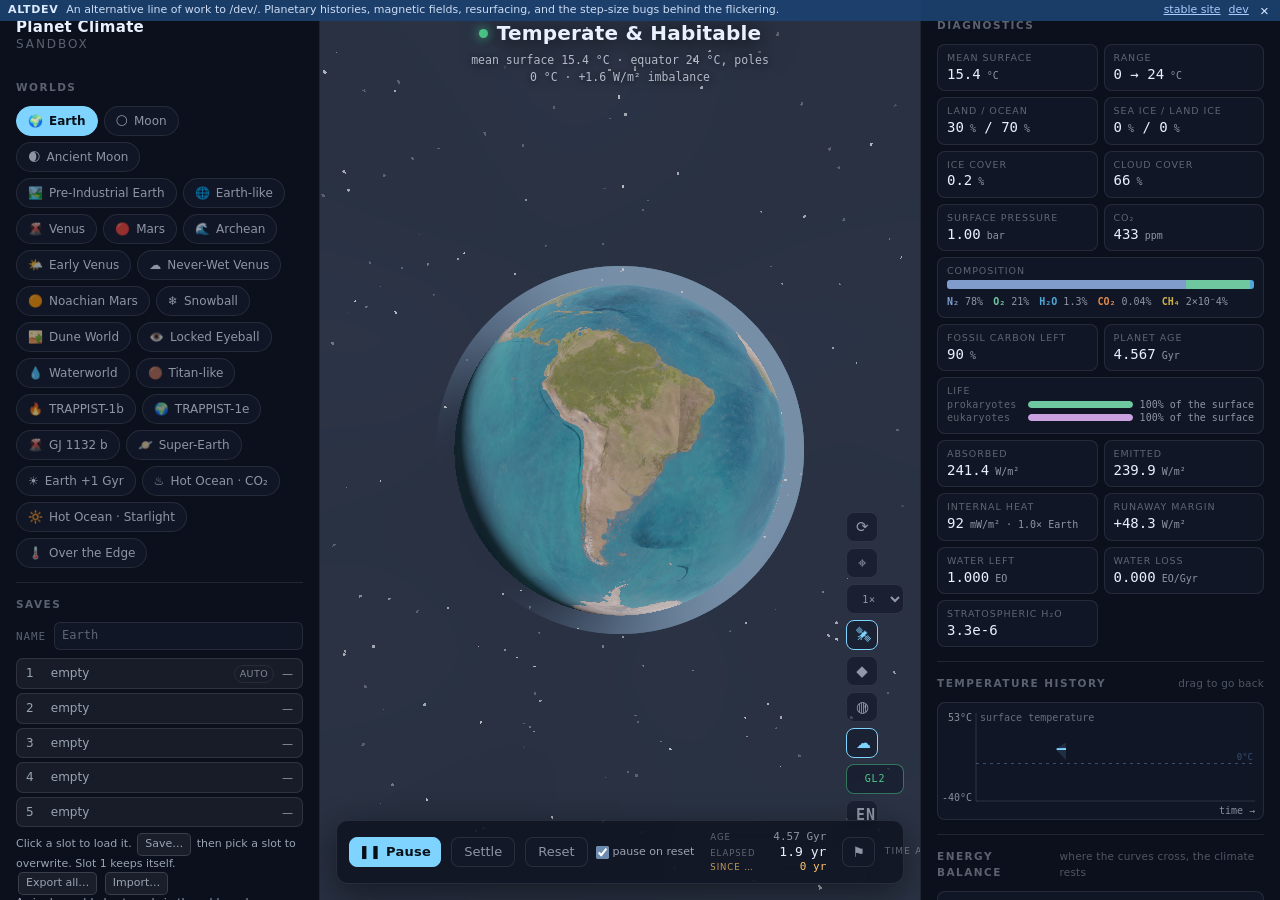
==== commit 0b4e6153: "An ease that eased, a star that spun down, and a way to see the ground Three things, and two of them" ====
--- a/altdev/index.html
+++ b/altdev/index.html
@@ -125,6 +125,7 @@
       <button id="btn-gfx" class="icon-btn" title="Surface graphics" aria-pressed="true">🛰</button>
       <button id="btn-quality" class="icon-btn" title="Detail: high" aria-pressed="false">◆</button>
       <button id="btn-atmo" class="icon-btn" title="Atmosphere: stylised" aria-pressed="false">◍</button>
+      <button id="btn-clouds" class="icon-btn" title="Clouds: shown" aria-pressed="true">☁</button>
       <button id="btn-renderer" class="icon-btn renderer-btn" title="Renderer">GPU</button>
       <button id="btn-lang" class="icon-btn lang-btn" title="Language">EN</button>
     </div>
--- a/altdev/css/style.css
+++ b/altdev/css/style.css
@@ -150,6 +150,12 @@
    because that is mostly what it is: the state matters more than the action. */
 #view-controls .renderer-btn{width:auto;padding:0 8px;font:10px/1 var(--mono);letter-spacing:.08em}
 #view-controls .pan-select{min-width:58px;padding:0 4px;color-scheme:dark;text-align:center}
+/* The rail's --panel-2 is translucent, which is right for a button sitting over
+   the planet and wrong for the popup the browser paints from it: the option
+   list came out as dark text on the dark canvas showing through. The open menu
+   needs its own opaque ground. */
+#view-controls .pan-select option{background:#131b2c;color:var(--fg)}
+#view-controls .pan-select option:checked{background:#1e2a44;color:var(--accent)}
 #view-controls .renderer-btn[data-kind=software]{color:var(--accent-2);border-color:var(--accent-2)}
 #view-controls .renderer-btn[data-kind=gpu]{color:var(--good);border-color:rgba(78,201,138,.5)}
 
@@ -240,7 +246,13 @@
 /* ---------------- stats & charts ---------------- */
 .stats{display:grid;grid-template-columns:1fr 1fr;gap:6px}
 .stat{background:var(--panel-2);border:1px solid var(--line);border-radius:8px;padding:7px 9px}
-.stat .k{font-size:9.5px;letter-spacing:.1em;text-transform:uppercase;color:var(--fg-faint);white-space:nowrap;overflow:hidden;text-overflow:ellipsis}
+.stat .k{font-size:9.5px;letter-spacing:.1em;text-transform:uppercase;color:var(--fg-faint);
+  /* Two lines, not one and an ellipsis. A truncated label is worse than a tall
+     tile -- "REZERVA DO NEKONTROL…" names nothing -- and translations are
+     routinely longer than the English they replace. The grid row stretches to
+     whichever tile needs the second line, which is what it is for. */
+  overflow:hidden;display:-webkit-box;-webkit-line-clamp:2;-webkit-box-orient:vertical;
+  line-height:1.25;overflow-wrap:anywhere}
 .stat .v{font:14px/1.25 var(--mono);color:var(--fg);margin-top:2px}
 .stat .v small{font-size:10px;color:var(--fg-dim)}
 .stat.wide{grid-column:span 2}
@@ -260,7 +272,13 @@
   transition:.18s;overflow:hidden;
 }
 .state-card .dot{width:7px;height:7px;border-radius:50%;flex:none;opacity:.28;transition:.25s}
-.state-card .nm{white-space:nowrap;overflow:hidden;text-overflow:ellipsis}
+.state-card .nm{
+  /* Same reason as the readout tiles: a Slovak climate name is routinely twice
+     the width of the English one, and "Suchý nekontrolo…" identifies nothing.
+     Up to three lines here -- the grid row stretches, and the two columns stay
+     level with each other because flex items in a row share a height. */
+  overflow:hidden;display:-webkit-box;-webkit-line-clamp:3;-webkit-box-orient:vertical;
+  line-height:1.3;overflow-wrap:anywhere}
 .state-card.found{color:var(--fg)}
 .state-card.found .dot{opacity:1;box-shadow:0 0 9px currentColor}
 .state-card:hover{border-color:var(--line-2);background:rgba(255,255,255,.06)}
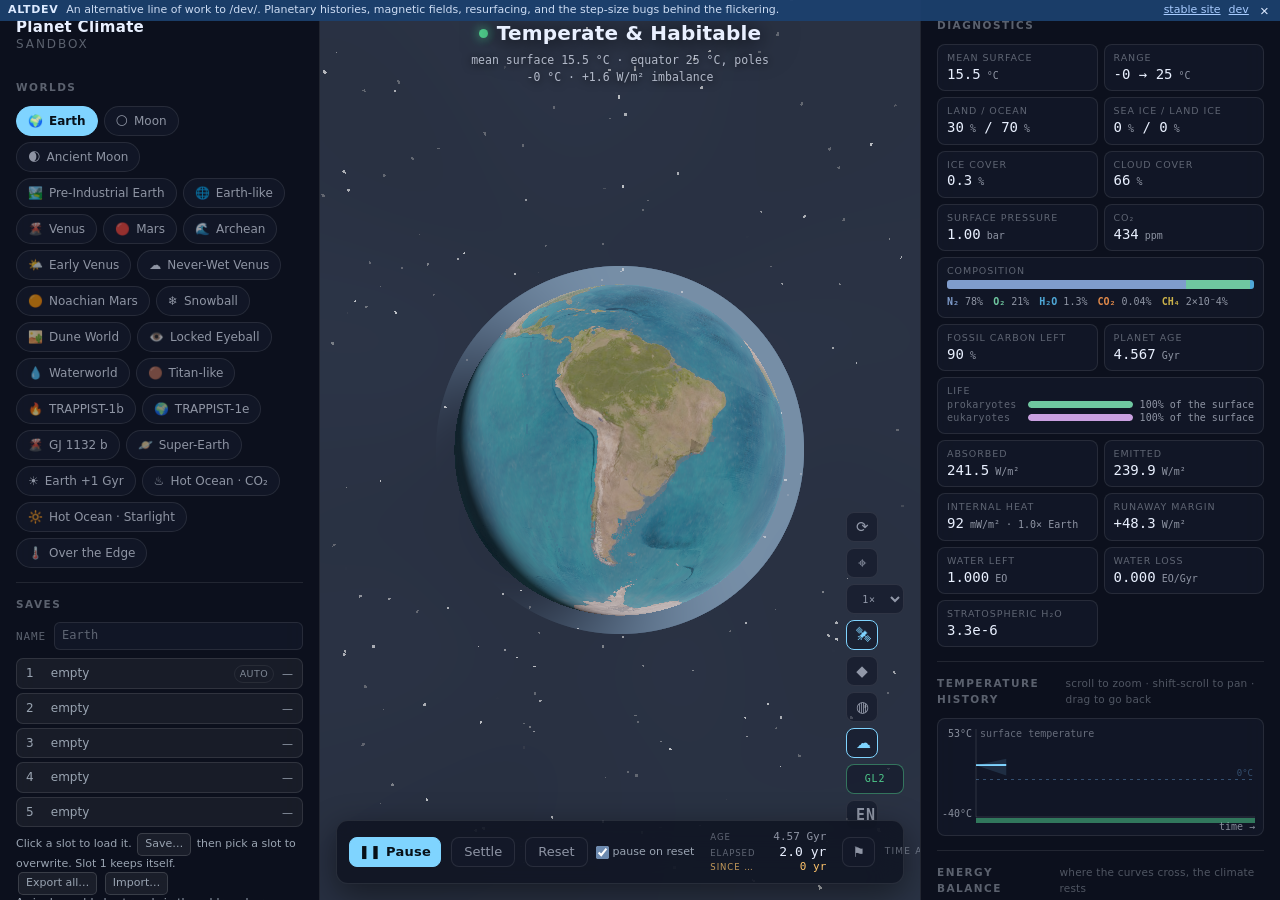
==== commit 2c9dd098: "A timeline you can aim at, and a record of what the world has been Three things, and the first is wh" ====
--- a/altdev/index.html
+++ b/altdev/index.html
@@ -188,10 +188,17 @@
       <section class="group" id="marks-group" hidden>
         <h2>Milestones <small>time between the things you marked</small></h2>
         <div id="marks-list" class="marks"></div>
-      </section>
-
-      <section class="group">
-        <h2>Temperature history <small>drag to go back</small></h2>
+        <button id="marks-clear" class="icon-btn wide" type="button"
+                title="Remove every milestone">Clear all</button>
+      </section>
+
+      <section class="group" id="epochs-group" hidden>
+        <h2>Climate epochs <small>what this world has been, and for how long</small></h2>
+        <div id="epochs-list" class="epochs"></div>
+      </section>
+
+      <section class="group">
+        <h2>Temperature history <small>scroll to zoom · shift-scroll to pan · drag to go back</small></h2>
         <canvas class="chart scrub" id="chart-history"
           title="Drag along this chart to put the world back into its own past. Change something from there and it takes a different route — the path you left is dropped unless you saved it."></canvas>
       </section>
--- a/altdev/css/style.css
+++ b/altdev/css/style.css
@@ -568,12 +568,33 @@
 /* One row per mark: what it was called, when it happened, and how long after
    the mark before it -- which is the number the whole feature exists for. */
 .marks{display:flex;flex-direction:column;gap:4px}
-.mark-row{display:grid;grid-template-columns:1fr auto auto;align-items:center;gap:8px;
+.mark-row{display:grid;grid-template-columns:minmax(0,1fr) auto auto auto;align-items:center;gap:6px;
   background:var(--panel-2);border:1px solid var(--line);border-radius:8px;padding:5px 7px}
 .mark-row input{background:transparent;border:0;color:var(--fg);font:12px/1.2 var(--sans,inherit);
   min-width:0;padding:1px 2px;border-radius:4px}
 .mark-row input:focus{outline:none;background:rgba(255,255,255,.07)}
-.mark-when{font:10.5px/1.2 var(--mono);color:var(--fg-faint);white-space:nowrap}
+.mark-when{font:10.5px/1.2 var(--mono);color:var(--fg-faint);white-space:nowrap;
+  background:none;border:0;padding:2px 4px;border-radius:4px;cursor:pointer}
+.mark-when:hover:not(:disabled){color:var(--accent);background:rgba(255,255,255,.07)}
+.mark-when:disabled{cursor:default}
+
+/* ---------------- climate epochs ---------------- */
+.epochs{display:flex;flex-direction:column;gap:3px}
+.epoch-row{display:grid;grid-template-columns:auto 1fr auto auto;align-items:center;gap:7px;
+  padding:4px 6px;border-radius:6px;background:var(--panel-2);border:1px solid var(--line)}
+.epoch-row.current{border-color:var(--line-2)}
+.epoch-dot{width:7px;height:7px;border-radius:50%;flex:none}
+.epoch-row.current .epoch-dot{box-shadow:0 0 8px currentColor}
+.epoch-name{font-size:11px;color:var(--fg);overflow:hidden;
+  display:-webkit-box;-webkit-line-clamp:2;-webkit-box-orient:vertical;
+  line-height:1.25;overflow-wrap:anywhere}
+.epoch-span{font:10.5px/1.2 var(--mono);color:var(--fg-faint);white-space:nowrap}
+.epoch-row.current .epoch-span{color:var(--accent-2)}
+.epoch-back{background:none;border:0;color:var(--fg-faint);cursor:pointer;font-size:13px;
+  line-height:1;padding:2px 4px;border-radius:4px}
+.epoch-back:hover:not(:disabled){color:var(--accent);background:rgba(255,255,255,.07)}
+.epoch-back:disabled{opacity:.3;cursor:default}
+#marks-clear{margin-top:6px;font-size:11px;width:100%}
 .mark-gap{font:10.5px/1.2 var(--mono);color:var(--accent-2);white-space:nowrap}
 .mark-drop{background:none;border:0;color:var(--fg-faint);cursor:pointer;font-size:13px;
   line-height:1;padding:0 2px}
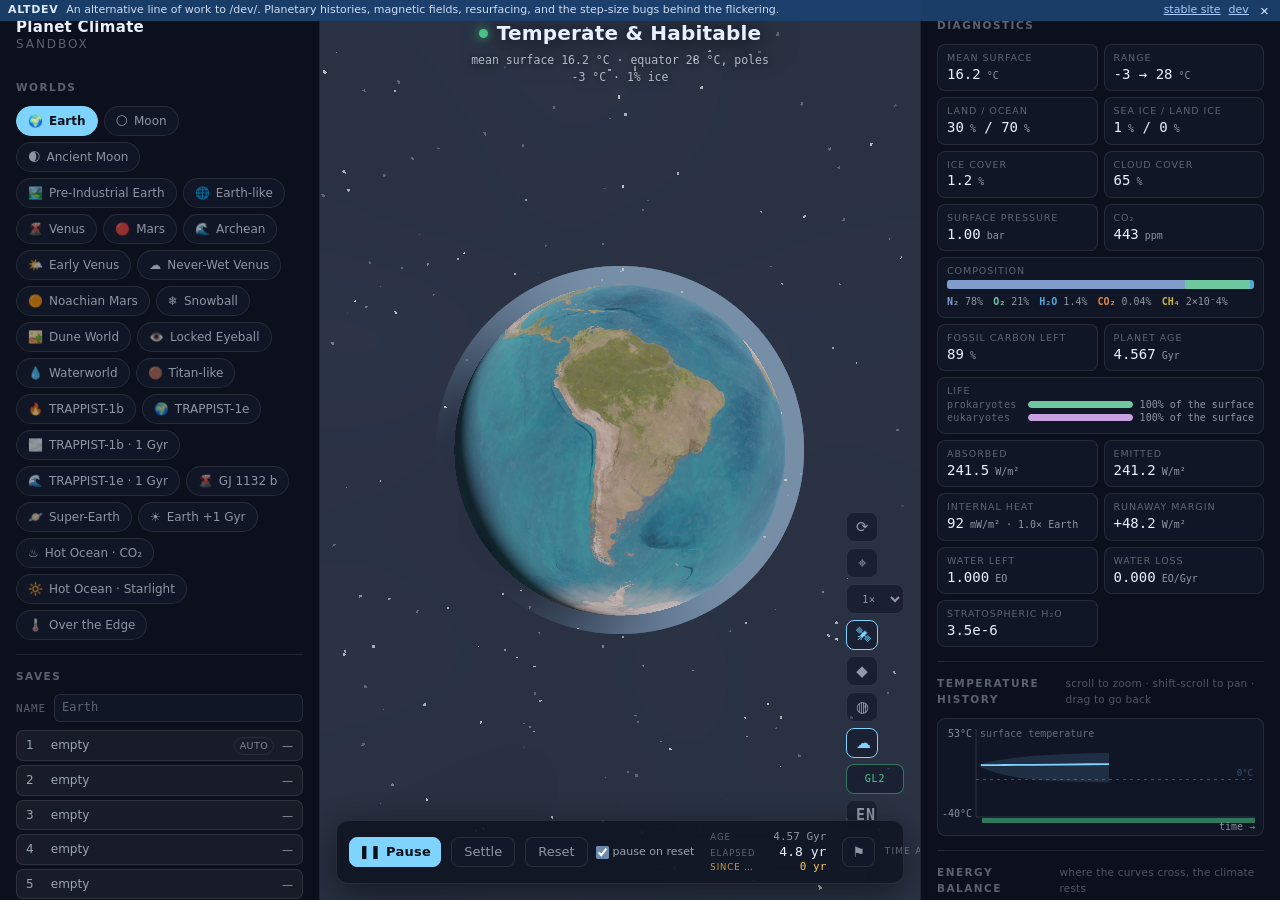
==== commit 60b15f6e: "Port the shared fixes to the root, altdev and dev builds - Saves carry the step chooser's memory (la" ====
--- a/altdev/index.html
+++ b/altdev/index.html
@@ -228,7 +228,7 @@
       </section>
 
       <section class="group">
-        <h2>Discovered climates <small><span id="found-count">0</span>/<span id="total-count">17</span></small></h2>
+        <h2>Discovered climates <small><span id="found-count">0</span>/<span id="total-count">22</span></small></h2>
         <div id="statelog" class="state-grid"></div>
         <div id="state-detail" class="state-detail">Reach a climate state to unlock its entry.</div>
       </section>
